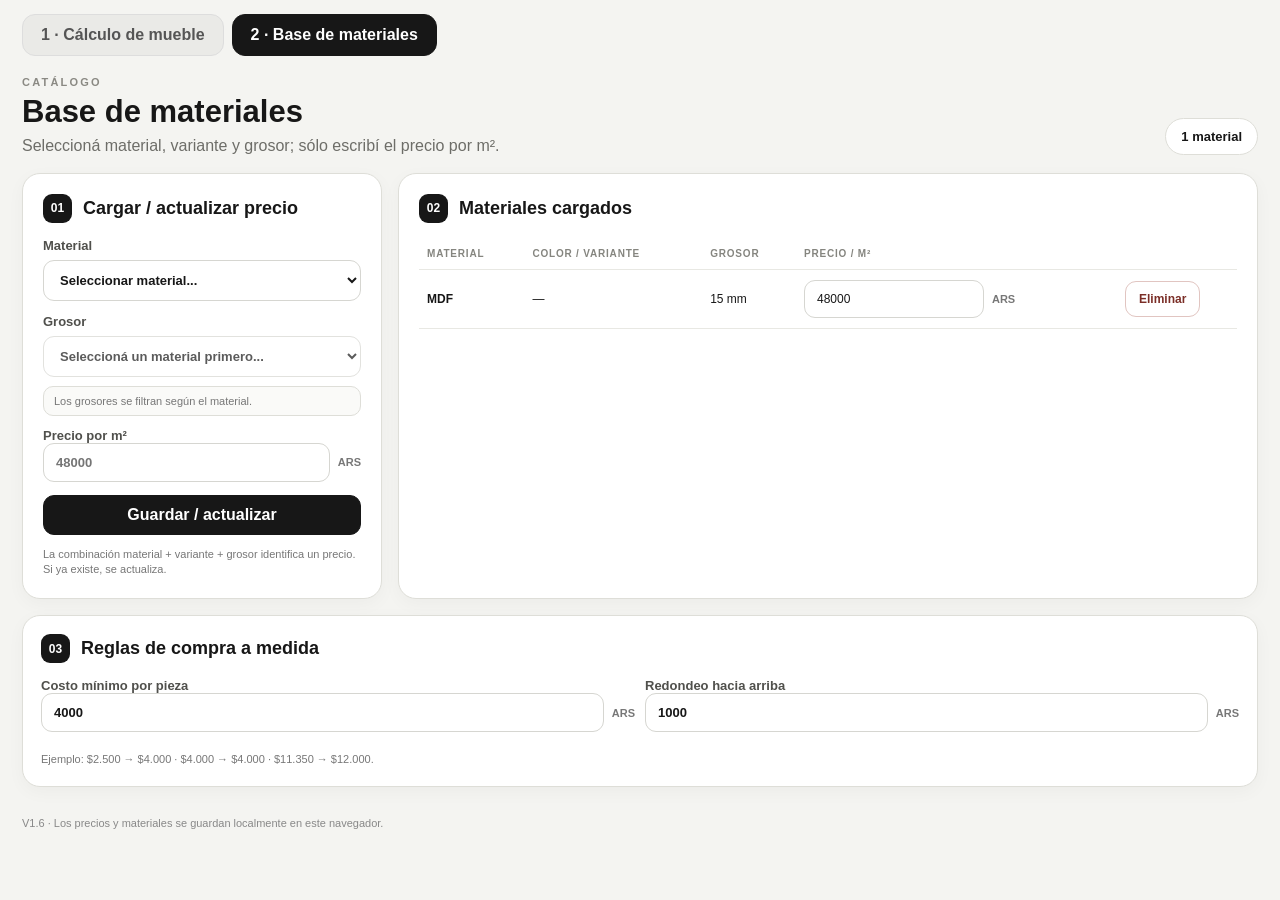
==== materiales.html @ 5c03d540 "Add files via upload" ====
<!doctype html>
<html lang="es">
<head>
<meta charset="utf-8"><meta name="viewport" content="width=device-width,initial-scale=1">
<meta name="theme-color" content="#171717">
<title>Base de materiales · Presupuestador</title>
<link rel="stylesheet" href="styles.css">
<link rel="manifest" href="manifest.json">
</head>
<body>
<nav class="top-nav">
  <a class="nav-btn" href="./index.html">1 · Cálculo de mueble</a>
  <a class="nav-btn active" href="./materiales.html">2 · Base de materiales</a>
</nav>
<main class="app-shell">
<section class="page">
  <div class="page-intro">
    <div><div class="page-kicker">CATÁLOGO</div><h2>Base de materiales</h2><p>Seleccioná material, variante y grosor; sólo escribí el precio por m².</p></div>
    <div class="status-pill" id="materialsCount">0 materiales</div>
  </div>

  <div class="materials-layout">
    <section class="panel material-form-panel">
      <div class="panel-title"><div><span class="step">01</span><h3>Cargar / actualizar precio</h3></div></div>
      <form id="materialForm">
        <label>Material<select id="baseMaterial" required></select></label>
        <label id="baseVariantWrap" class="hidden">Color / variante<select id="baseVariant"></select></label>
        <label>Grosor<select id="baseThickness" required></select></label>
        <div id="baseAvailability" class="catalog-availability">Los grosores se filtran según el material.</div>
        <label>Precio por m²<div class="input-with-unit"><input id="basePrice" type="number" min="0" step="100" placeholder="48000" required><span>ARS</span></div></label>
        <button class="primary-btn" type="submit">Guardar / actualizar</button>
      </form>
      <p class="helper form-helper">La combinación material + variante + grosor identifica un precio. Si ya existe, se actualiza.</p>
    </section>

    <section class="panel material-table-panel">
      <div class="panel-title"><div><span class="step">02</span><h3>Materiales cargados</h3></div></div>
      <div class="table-wrap material-table"><table><thead><tr><th>Material</th><th>Color / variante</th><th>Grosor</th><th>Precio / m²</th><th></th></tr></thead><tbody id="materialsBody"></tbody></table></div>
      <div id="emptyMaterials" class="empty-state hidden">Todavía no hay materiales cargados.</div>
    </section>
  </div>

  <section class="panel budget-panel">
    <div class="panel-title"><div><span class="step">03</span><h3>Reglas de compra a medida</h3></div></div>
    <div class="grid-two">
      <label>Costo mínimo por pieza<div class="input-with-unit"><input id="minimumPieceCost" type="number" min="0" step="100"><span>ARS</span></div></label>
      <label>Redondeo hacia arriba<div class="input-with-unit"><input id="roundingUnit" type="number" min="1" step="100"><span>ARS</span></div></label>
    </div>
    <p class="helper">Ejemplo: $2.500 → $4.000 · $4.000 → $4.000 · $11.350 → $12.000.</p>
  </section>
</section>
</main>
<footer class="footer-note">V1.6 · Los precios y materiales se guardan localmente en este navegador.</footer>
<script src="catalog.js"></script>
<script src="materials.js"></script>
</body></html>
---- styles.css ----
:root{
  --bg:#f4f4f1; --panel:#fff; --ink:#171717; --muted:#6d6d68;
  --line:#deded8; --soft:#f5f5f2; --accent:#171717; --warn:#8a5a00;
  --radius:18px;
}
*{box-sizing:border-box}
html,body{margin:0;padding:0;background:var(--bg);color:var(--ink);font-family:-apple-system,BlinkMacSystemFont,"Segoe UI",Roboto,Arial,sans-serif}
body{min-height:100vh}
button,input,select{font:inherit}
button,a{ -webkit-tap-highlight-color:transparent }
a{text-decoration:none;color:inherit}
.top-nav{display:flex;gap:8px;padding:14px 22px 0;max-width:1500px;margin:auto}
.nav-btn{border:1px solid #ddd;border-radius:13px;background:#eaeae7;padding:11px 18px;font-weight:800;color:#555;cursor:pointer}
.nav-btn.active{background:#171717;color:#fff;border-color:#171717}
.app-shell{max-width:1500px;margin:0 auto;padding:20px 22px 30px}
.page-intro{display:flex;justify-content:space-between;gap:24px;align-items:flex-end;margin:0 0 18px}
.page-kicker{font-size:11px;letter-spacing:.2em;font-weight:900;color:#8a8983;margin-bottom:8px}
h1,h2,h3,p{margin-top:0}
h2{font-size:31px;line-height:1.05;margin-bottom:8px}
h3{font-size:18px;margin:0}
.page-intro p,.viewer-head p{color:var(--muted);margin:0}
.status-pill{border:1px solid var(--line);background:#fff;border-radius:999px;padding:10px 15px;font-size:13px;font-weight:800;white-space:nowrap}
.calculator-layout{display:grid;grid-template-columns:360px minmax(0,1fr);gap:16px;align-items:stretch}
.panel{background:var(--panel);border:1px solid var(--line);border-radius:var(--radius);box-shadow:0 5px 18px rgba(0,0,0,.035)}
.controls-panel{padding:20px}
.viewer-panel{padding:18px}
.panel-title{display:flex;justify-content:space-between;align-items:center;gap:10px;margin-bottom:15px}
.panel-title>div{display:flex;align-items:center;gap:11px}
.step{width:29px;height:29px;border-radius:9px;background:#171717;color:#fff;display:inline-grid;place-items:center;font-size:12px;font-weight:900}
label{display:block;font-weight:800;font-size:13px;color:#50504c;margin-bottom:13px}
input,select{width:100%;border:1px solid #d6d6d1;background:#fff;border-radius:11px;padding:11px 12px;margin-top:7px;outline:none;color:#171717}
input:focus,select:focus{border-color:#777;box-shadow:0 0 0 3px rgba(0,0,0,.05)}
input[type=number]{appearance:textfield}
.unit{display:block;color:#878780;font-size:11px;font-weight:700;margin-top:5px}
.grid-two{display:grid;grid-template-columns:1fr 1fr;gap:6px 10px}
.section-gap{margin-top:22px}
.secondary-btn,.primary-btn,.danger-btn{border:1px solid #d5d5d0;border-radius:11px;padding:10px 13px;font-weight:800;cursor:pointer}
.secondary-btn{background:#ecece9;color:#4c4c48}
.primary-btn{background:#171717;color:#fff;border-color:#171717;width:100%}
.danger-btn{background:#fff;color:#7b2e27;border-color:#e1c5c1;font-size:12px}
.component-list{display:grid;gap:8px}
.component-row{display:grid;grid-template-columns:minmax(0,1fr) auto;gap:8px;padding:10px;border:1px solid var(--line);border-radius:12px;background:#fafaf8;align-items:end}
.shelf-row{grid-template-columns:minmax(0,1fr) 140px auto}
.component-row label{margin:0}
.helper{font-size:11px;line-height:1.45;color:#777;margin:7px 0 0}
.rule-card{margin-top:18px;padding:12px 13px;border:1px solid var(--line);border-radius:13px;background:#fafaf8;color:#60605b;font-size:12px;line-height:1.45}
.rule-card strong{display:block;color:#222;margin-bottom:4px}
.warning{margin-top:12px;background:#fff8e8;border:1px solid #ead3a0;color:var(--warn);padding:10px 12px;border-radius:11px;font-size:12px}
.selected-material-card{display:grid;grid-template-columns:1fr 1fr;gap:8px;margin-top:7px}
.selected-material-card>div{background:#f6f6f3;border:1px solid #e1e1dc;border-radius:11px;padding:10px}
.selected-material-card span,.dimension-card span,.summary-card span,.viewer-overlay span{display:block;text-transform:uppercase;letter-spacing:.13em;color:#7e7e78;font-weight:900;font-size:9px}
.selected-material-card strong{display:block;font-size:15px;margin-top:4px}
.hidden{display:none !important}
.viewer-head{display:flex;justify-content:space-between;gap:16px;align-items:flex-start;margin:2px 4px 14px}
.viewer-head h3{font-size:19px;margin-bottom:4px}
.viewer-wrap{position:relative;height:610px;background:linear-gradient(#fbfbf9,#f4f4f0);border:1px solid #e0e0da;border-radius:15px;overflow:hidden}
#viewerCanvas{width:100%;height:100%;display:block;touch-action:none;cursor:grab}
#viewerCanvas.dragging{cursor:grabbing}
.viewer-overlay{position:absolute;z-index:2;background:rgba(255,255,255,.88);border:1px solid #ddd;border-radius:12px;padding:10px 13px;pointer-events:none;backdrop-filter:blur(4px)}
.viewer-overlay.top-left{left:14px;top:14px}
.viewer-overlay.bottom-right{right:14px;bottom:14px;text-align:right}
.viewer-overlay b{display:block;margin-top:5px;font-size:13px}
.viewer-help{position:absolute;left:50%;bottom:14px;transform:translateX(-50%);background:rgba(255,255,255,.82);border:1px solid #ddd;border-radius:999px;padding:7px 11px;font-size:10px;color:#666;pointer-events:none;white-space:nowrap}
.dimension-cards{display:grid;grid-template-columns:repeat(4,1fr);gap:8px;margin-top:10px}
.dimension-card{padding:11px 12px;background:#fff;border:1px solid var(--line);border-radius:11px}
.dimension-card strong{font-size:16px;display:block;margin-top:4px}
.budget-panel{margin-top:16px;padding:18px}
.spread{align-items:center}
.muted{color:#777;font-size:12px}
.table-wrap{overflow:auto}
table{width:100%;border-collapse:collapse}
th,td{text-align:left;padding:10px 8px;border-bottom:1px solid #e8e8e3;font-size:12px}
th{font-size:10px;color:#85857f;text-transform:uppercase;letter-spacing:.08em}
.budget-summary{display:grid;grid-template-columns:repeat(4,1fr);gap:8px;margin-top:10px}
.summary-card{padding:11px 12px;border:1px solid var(--line);border-radius:11px;background:#fafaf8}
.summary-card strong{display:block;font-size:16px;margin-top:4px}
.summary-card.total{background:#ededeb}
.budget-note{margin-top:10px;padding:10px 12px;background:#fafaf8;border:1px solid var(--line);border-radius:11px;color:#666;font-size:12px}
.materials-layout{display:grid;grid-template-columns:360px minmax(0,1fr);gap:16px}
.material-form-panel,.material-table-panel{padding:20px}
.catalog-availability{font-size:11px;color:#777;background:#fafaf8;border:1px solid var(--line);padding:8px 10px;border-radius:10px;margin:-4px 0 12px}
.input-with-unit{display:flex;align-items:center;gap:8px}
.input-with-unit input{margin-top:0}
.input-with-unit span{color:#777;font-size:11px;font-weight:800}
.catalog-inline{max-width:180px;margin:0}
.empty-state,.empty-mini{padding:20px;text-align:center;color:#777;font-size:13px}
.form-helper{margin-top:12px}
.footer-note{max-width:1500px;margin:0 auto;padding:0 22px 24px;color:#888;font-size:11px}
.page{display:block}
.material-table td:last-child{width:120px}
@media(max-width:1050px){
 .calculator-layout,.materials-layout{grid-template-columns:1fr}
 .viewer-wrap{height:540px}
}
@media(max-width:760px){
 .top-nav{padding:10px 10px 0}.app-shell{padding:16px 10px 25px}
 .page-intro{align-items:flex-start;flex-direction:column}.status-pill{align-self:flex-start}
 h2{font-size:26px}.dimension-cards,.budget-summary{grid-template-columns:1fr 1fr}
 .shelf-row{grid-template-columns:1fr}.component-row{grid-template-columns:1fr}
 .viewer-wrap{height:430px}
 .viewer-help{display:none}
}
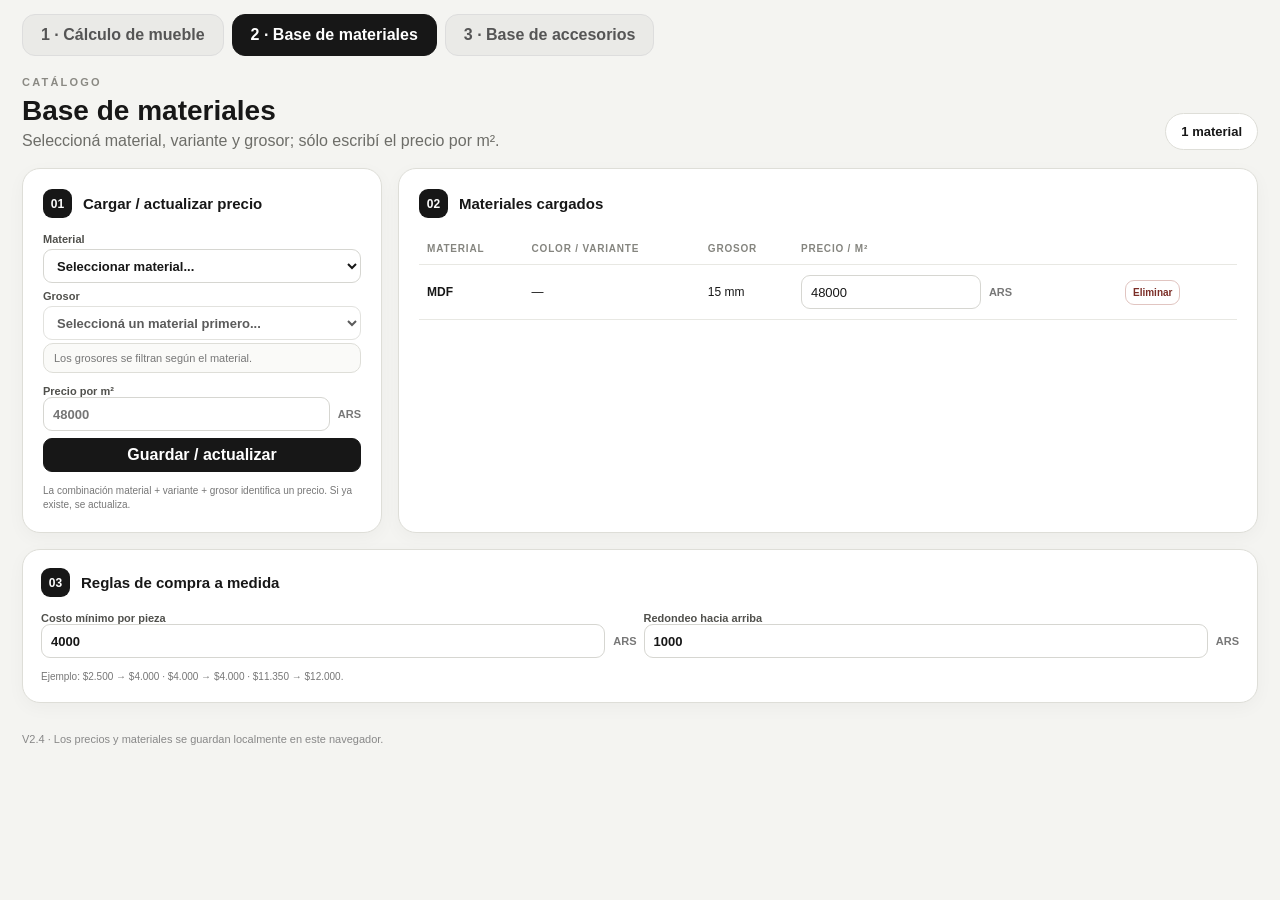
==== commit df0740ec: "Add files via upload" ====
--- a/materiales.html
+++ b/materiales.html
@@ -11,6 +11,7 @@
 <nav class="top-nav">
   <a class="nav-btn" href="./index.html">1 · Cálculo de mueble</a>
   <a class="nav-btn active" href="./materiales.html">2 · Base de materiales</a>
+  <a class="nav-btn" href="./accesorios.html">3 · Base de accesorios</a>
 </nav>
 <main class="app-shell">
 <section class="page">
@@ -50,7 +51,7 @@
   </section>
 </section>
 </main>
-<footer class="footer-note">V1.6 · Los precios y materiales se guardan localmente en este navegador.</footer>
+<footer class="footer-note">V2.4 · Los precios y materiales se guardan localmente en este navegador.</footer>
 <script src="catalog.js"></script>
 <script src="materials.js"></script>
 </body></html>
--- a/styles.css
+++ b/styles.css
@@ -17,45 +17,50 @@
 .page-intro{display:flex;justify-content:space-between;gap:24px;align-items:flex-end;margin:0 0 18px}
 .page-kicker{font-size:11px;letter-spacing:.2em;font-weight:900;color:#8a8983;margin-bottom:8px}
 h1,h2,h3,p{margin-top:0}
-h2{font-size:31px;line-height:1.05;margin-bottom:8px}
-h3{font-size:18px;margin:0}
+h2{font-size:28px;line-height:1.05;margin-bottom:7px}
+h3{font-size:15px;margin:0}
 .page-intro p,.viewer-head p{color:var(--muted);margin:0}
 .status-pill{border:1px solid var(--line);background:#fff;border-radius:999px;padding:10px 15px;font-size:13px;font-weight:800;white-space:nowrap}
-.calculator-layout{display:grid;grid-template-columns:360px minmax(0,1fr);gap:16px;align-items:stretch}
+.calculator-layout{display:grid;grid-template-columns:390px minmax(0,1fr);gap:14px;align-items:start}
 .panel{background:var(--panel);border:1px solid var(--line);border-radius:var(--radius);box-shadow:0 5px 18px rgba(0,0,0,.035)}
-.controls-panel{padding:20px}
+.controls-panel{padding:14px;position:sticky;top:10px;max-height:calc(100vh - 24px);overflow:auto}
 .viewer-panel{padding:18px}
 .panel-title{display:flex;justify-content:space-between;align-items:center;gap:10px;margin-bottom:15px}
 .panel-title>div{display:flex;align-items:center;gap:11px}
 .step{width:29px;height:29px;border-radius:9px;background:#171717;color:#fff;display:inline-grid;place-items:center;font-size:12px;font-weight:900}
-label{display:block;font-weight:800;font-size:13px;color:#50504c;margin-bottom:13px}
-input,select{width:100%;border:1px solid #d6d6d1;background:#fff;border-radius:11px;padding:11px 12px;margin-top:7px;outline:none;color:#171717}
+label{display:block;font-weight:800;font-size:11px;color:#50504c;margin-bottom:7px}
+input,select{width:100%;border:1px solid #d6d6d1;background:#fff;border-radius:9px;padding:7px 9px;margin-top:4px;outline:none;color:#171717;font-size:13px;min-height:34px}
 input:focus,select:focus{border-color:#777;box-shadow:0 0 0 3px rgba(0,0,0,.05)}
 input[type=number]{appearance:textfield}
-.unit{display:block;color:#878780;font-size:11px;font-weight:700;margin-top:5px}
-.grid-two{display:grid;grid-template-columns:1fr 1fr;gap:6px 10px}
-.section-gap{margin-top:22px}
-.secondary-btn,.primary-btn,.danger-btn{border:1px solid #d5d5d0;border-radius:11px;padding:10px 13px;font-weight:800;cursor:pointer}
-.secondary-btn{background:#ecece9;color:#4c4c48}
+.unit{display:block;color:#878780;font-size:10px;font-weight:700;margin-top:3px}
+.grid-two{display:grid;grid-template-columns:1fr 1fr;gap:3px 7px}
+.section-gap{margin-top:13px}
+.secondary-btn,.primary-btn,.danger-btn{border:1px solid #d5d5d0;border-radius:9px;padding:7px 9px;font-weight:800;cursor:pointer}
+.secondary-btn{background:#ecece9;color:#4c4c48;font-size:11px}
 .primary-btn{background:#171717;color:#fff;border-color:#171717;width:100%}
-.danger-btn{background:#fff;color:#7b2e27;border-color:#e1c5c1;font-size:12px}
-.component-list{display:grid;gap:8px}
-.component-row{display:grid;grid-template-columns:minmax(0,1fr) auto;gap:8px;padding:10px;border:1px solid var(--line);border-radius:12px;background:#fafaf8;align-items:end}
-.shelf-row{grid-template-columns:minmax(0,1fr) 140px auto}
+.danger-btn{background:#fff;color:#7b2e27;border-color:#e1c5c1;font-size:10px;padding:6px 7px;white-space:nowrap}
+.component-list{display:grid;gap:5px}
+.component-row{display:grid;grid-template-columns:minmax(0,1fr) auto;gap:6px;padding:7px;border:1px solid var(--line);border-radius:10px;background:#fafaf8;align-items:end}
+.shelf-row{grid-template-columns:78px minmax(0,1fr) 70px;gap:6px;align-items:end}
 .component-row label{margin:0}
-.helper{font-size:11px;line-height:1.45;color:#777;margin:7px 0 0}
-.rule-card{margin-top:18px;padding:12px 13px;border:1px solid var(--line);border-radius:13px;background:#fafaf8;color:#60605b;font-size:12px;line-height:1.45}
+.helper{font-size:10px;line-height:1.4;color:#777;margin:5px 0 0}
+.rule-card{margin-top:14px;padding:10px 11px;border:1px solid var(--line);border-radius:12px;background:#fafaf8;color:#60605b;font-size:11px;line-height:1.38}
 .rule-card strong{display:block;color:#222;margin-bottom:4px}
 .warning{margin-top:12px;background:#fff8e8;border:1px solid #ead3a0;color:var(--warn);padding:10px 12px;border-radius:11px;font-size:12px}
-.selected-material-card{display:grid;grid-template-columns:1fr 1fr;gap:8px;margin-top:7px}
-.selected-material-card>div{background:#f6f6f3;border:1px solid #e1e1dc;border-radius:11px;padding:10px}
-.selected-material-card span,.dimension-card span,.summary-card span,.viewer-overlay span{display:block;text-transform:uppercase;letter-spacing:.13em;color:#7e7e78;font-weight:900;font-size:9px}
-.selected-material-card strong{display:block;font-size:15px;margin-top:4px}
+.selected-material-card{display:grid;grid-template-columns:1fr 1fr;gap:6px;margin-top:5px}
+.construction-grid{display:grid;grid-template-columns:1fr 1fr;gap:6px}
+.construction-summary{display:grid;gap:6px;margin-top:2px}
+.construction-summary .summary-line{padding:7px 8px;background:#fafaf8;border:1px solid var(--line);border-radius:9px;font-size:10px;color:#666}
+.construction-summary .summary-line b{color:#222}
+
+.selected-material-card>div{background:#f6f6f3;border:1px solid #e1e1dc;border-radius:10px;padding:8px}
+.selected-material-card span,.dimension-card span,.summary-card span,.viewer-overlay span{display:block;text-transform:uppercase;letter-spacing:.12em;color:#7e7e78;font-weight:900;font-size:8px}
+.selected-material-card strong{display:block;font-size:13px;margin-top:3px}
 .hidden{display:none !important}
 .viewer-head{display:flex;justify-content:space-between;gap:16px;align-items:flex-start;margin:2px 4px 14px}
 .viewer-head h3{font-size:19px;margin-bottom:4px}
 .viewer-wrap{position:relative;height:610px;background:linear-gradient(#fbfbf9,#f4f4f0);border:1px solid #e0e0da;border-radius:15px;overflow:hidden}
-#viewerCanvas{width:100%;height:100%;display:block;touch-action:none;cursor:grab}
+#viewerCanvas{width:100%;height:100%;display:block;touch-action:none;cursor:grab;background:transparent}
 #viewerCanvas.dragging{cursor:grabbing}
 .viewer-overlay{position:absolute;z-index:2;background:rgba(255,255,255,.88);border:1px solid #ddd;border-radius:12px;padding:10px 13px;pointer-events:none;backdrop-filter:blur(4px)}
 .viewer-overlay.top-left{left:14px;top:14px}
@@ -91,9 +96,11 @@
 .material-table td:last-child{width:120px}
 @media(max-width:1050px){
  .calculator-layout,.materials-layout{grid-template-columns:1fr}
+ .controls-panel{position:static;max-height:none;overflow:visible}
  .viewer-wrap{height:540px}
 }
 @media(max-width:760px){
+ .shelf-row{grid-template-columns:68px 55px minmax(80px,1fr) 52px}
  .top-nav{padding:10px 10px 0}.app-shell{padding:16px 10px 25px}
  .page-intro{align-items:flex-start;flex-direction:column}.status-pill{align-self:flex-start}
  h2{font-size:26px}.dimension-cards,.budget-summary{grid-template-columns:1fr 1fr}
@@ -101,3 +108,114 @@
  .viewer-wrap{height:430px}
  .viewer-help{display:none}
 }
+
+/* V2.2 · Densidad de controles de estantes */
+
+@media(max-width:1050px){
+  .calculator-layout,.materials-layout{grid-template-columns:1fr}
+}
+@media(max-width:760px){
+  .shelf-row{grid-template-columns:70px minmax(0,1fr) 64px}
+}
+
+/* V2.3 · Estantes compactos pero legibles */
+.shelf-row{
+  display:grid;
+  grid-template-columns:72px 58px minmax(88px,1fr) 56px;
+  gap:5px;
+  align-items:end;
+}
+.shelf-row label{
+  margin:0;
+  min-width:0;
+}
+.shelf-row label:first-child{
+  display:flex;
+  flex-direction:column;
+  justify-content:flex-end;
+}
+.shelf-row label:first-child::after{
+  content:"Altura";
+  display:block;
+  color:#8a8983;
+  font-size:9px;
+  font-weight:700;
+  order:0;
+  margin-bottom:1px;
+}
+.shelf-row label:first-child .input-with-unit{
+  display:block !important;
+}
+.shelf-row label:first-child input{
+  width:58px;
+  min-width:0;
+  padding:7px 6px;
+  text-align:center;
+}
+.shelf-row label:first-child .input-with-unit span{
+  position:absolute;
+  transform:translate(61px,-24px);
+  font-size:9px;
+}
+.shelf-row label:nth-child(2){
+  grid-column:3;
+}
+.shelf-row label:nth-child(2)::before{
+  content:"Módulo";
+  display:block;
+  color:#8a8983;
+  font-size:9px;
+  font-weight:700;
+  margin-bottom:1px;
+}
+.shelf-row label:nth-child(2) select{
+  margin-top:0;
+  white-space:nowrap;
+  overflow:hidden;
+  text-overflow:ellipsis;
+}
+.shelf-row .remShelf{
+  grid-column:4;
+  align-self:end;
+  min-width:0;
+}
+.shelf-row::before{
+  content:none;
+}
+/* Divider rows: more compact and readable */
+#dividersList .component-row{
+  grid-template-columns:minmax(0,1fr) 64px;
+}
+#dividersList .component-row label{
+  margin:0;
+}
+#dividersList .component-row input{
+  padding:7px 7px;
+  text-align:center;
+}
+#dividersList .component-row .danger-btn{align-self:end}
+/* Compact construction summary: 2×2 instead of four tall rows */
+.construction-summary{
+  display:grid;
+  grid-template-columns:1fr 1fr;
+  gap:5px;
+  margin-top:4px;
+}
+.construction-summary .summary-line{
+  padding:6px 7px;
+  min-height:0;
+  font-size:9.5px;
+  line-height:1.3;
+}
+
+/* V2.4 · Cajones y accesorios */
+.drawer-card{padding:8px;border:1px solid var(--line);border-radius:10px;background:#fafaf8}
+.drawer-grid{display:grid;grid-template-columns:minmax(0,1.2fr) 92px minmax(0,105px) minmax(0,1fr) minmax(0,1fr) 62px;gap:5px;align-items:end}
+.drawer-grid label{margin:0;min-width:0}
+.drawer-meta{display:grid;grid-template-columns:repeat(4,1fr);gap:5px;margin-top:5px}
+.drawer-meta .summary-line{padding:6px 7px;background:#fff;border:1px solid var(--line);border-radius:8px;font-size:9.5px;line-height:1.3;color:#666}
+.drawer-meta .summary-line b{color:#222}
+.category-chips{display:flex;flex-wrap:wrap;gap:7px}
+.category-chip{display:inline-flex;padding:7px 10px;border:1px solid var(--line);border-radius:999px;background:#fafaf8;font-size:11px;font-weight:800;color:#666}
+@media(max-width:1200px){.drawer-grid{grid-template-columns:minmax(0,1fr) 88px minmax(0,105px) minmax(0,1fr) minmax(0,1fr) 60px}}
+@media(max-width:760px){.drawer-grid{grid-template-columns:1fr 1fr}.drawer-meta{grid-template-columns:1fr 1fr}}
